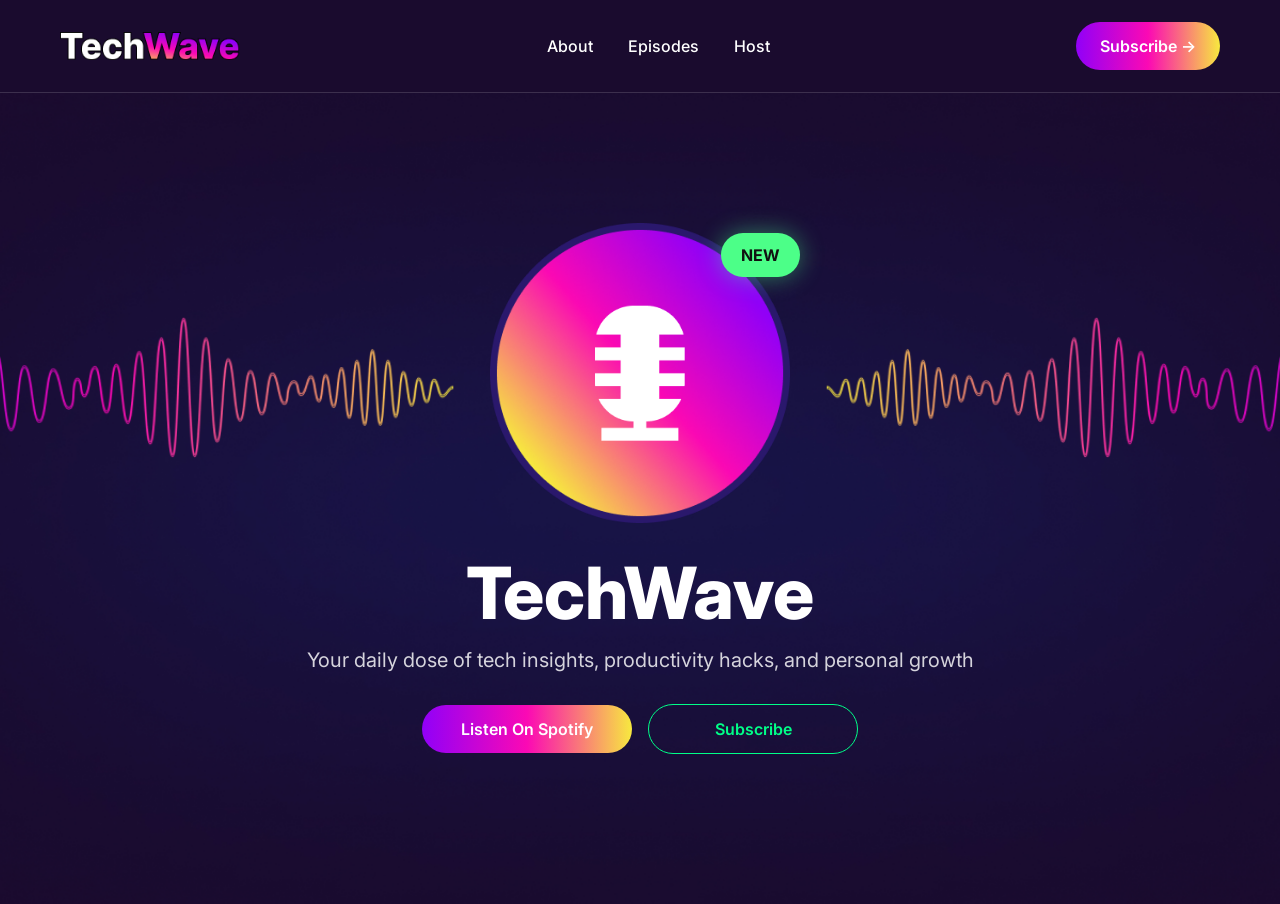
==== code/file.html @ 9c63c80d "folder rename" ====
<!DOCTYPE html>
<html lang="en">
<head>
  <meta charset="UTF-8" />
  <meta name="viewport" content="width=device-width, initial-scale=1.0" />
  <title>TechWave</title>

  <link rel="preconnect" href="https://fonts.googleapis.com">
  <link rel="preconnect" href="https://fonts.gstatic.com" crossorigin>
  <link href="https://fonts.googleapis.com/css2?family=Inter:ital,opsz,wght@0,14..32,100..900;1,14..32,100..900&display=swap" rel="stylesheet">

  <link rel="stylesheet" href="file.css" />
</head>
<body>

  <header>
    <nav class="navbar">
      <img class="logo-img" src="../assets/TechWave.png" alt="TechWave Logo">

      <ul class="nav-links">
        <li class="nav-item"><a href="#" class="nav-link">About</a></li>
        <li class="nav-item"><a href="#" class="nav-link">Episodes</a></li>
        <li class="nav-item"><a href="#" class="nav-link">Host</a></li>
      </ul>

      <a href="#" class="btn-primary nav-btn">Subscribe →</a>

      <button class="menu-toggle" aria-label="Open Menu">☰</button>
    </nav>

    <section class="banner">
      <div class="podcast-grp">
        <!-- <img class="wave wave-left" src="../assets/hero-bg.png" alt="Wave">
        <img class="wave wave-right" src="../assets/wave-right.png" alt="Wave"> -->

        <img class="podcast-circle" src="../assets/hero-circle.png" alt="Podcast Circle">
        <img class="microphone" src="../assets/microphone.png" alt="Microphone">

        <button class="badge-btn">NEW</button>
      </div>

      <div class="podcast-content">
        <h1 class="m-t">TechWave</h1>
        <p class="m-p">Your daily dose of tech insights, productivity hacks, and personal growth</p>
      </div>

      <div class="podcast-btn">
        <a href="#" class="btn-primary hero-btn">Listen On Spotify</a>
        <a href="#" class="btn-secondary hero-btn">Subscribe</a>
      </div>
    </section>
  </header>

</body>
</html>
---- code/file.css ----
* {
  margin: 0;
  padding: 0;
  box-sizing: border-box;
  font-family: "Inter", sans-serif;
}

body {
  background-color: #120424;
}

img {
  max-width: 100%;
  display: block;
}

/* NAVBAR */
.navbar {
  display: flex;
  align-items: center;
  justify-content: space-between;
  padding: 22px 60px;
  background-color: #1A0B2E;
  border-bottom: 1px solid rgba(255, 255, 255, 0.15);
}

.logo-img {
  width: 180px;
}

.nav-links {
  display: flex;
  align-items: center;
  gap: 35px;
  list-style: none;
}

.nav-link {
  text-decoration: none;
  color: white;
  font-size: 16px;
  font-weight: 500;
}

.btn-primary {
  display: inline-flex;
  align-items: center;
  justify-content: center;
  text-decoration: none;
  color: white;
  font-size: 16px;
  font-weight: 600;
  padding: 14px 24px;
  border-radius: 999px;
  border: none;
  background: linear-gradient(to left, #F7E93F, #FB09B4, #9100F8);
}

.menu-toggle {
  display: none;
  background: transparent;
  border: none;
  color: white;
  font-size: 34px;
  cursor: pointer;
}

/* HERO */
.banner {
  min-height: calc(100vh - 89px);
  background-image: url('../assets/hero-bg.png');
  background-position: center;
  background-size: cover;
  background-repeat: no-repeat;

  display: flex;
  flex-direction: column;
  align-items: center;
  justify-content: center;
  padding: 40px 20px 60px;
  text-align: center;
}

.podcast-grp {
  position: relative;
  width: fit-content;
  margin-bottom: 30px;
}

.podcast-circle {
  width: 300px;
  position: relative;
  z-index: 2;
}

.microphone {
  width: 90px;
  position: absolute;
  top: 50%;
  left: 50%;
  z-index: 3;
  transform: translate(-50%, -50%);
}

.badge-btn {
  position: absolute;
  top: 10px;
  right: -10px;
  background-color: #4cff88;
  color: #111;
  font-size: 16px;
  font-weight: 700;
  padding: 12px 20px;
  border: none;
  border-radius: 999px;
  z-index: 4;
  box-shadow: 0 0 24px rgba(76, 255, 136, 0.45);
}

.wave {
  position: absolute;
  top: 50%;
  transform: translateY(-50%);
  z-index: 1;
  width: 360px;
  opacity: 0.95;
}

.wave-left {
  right: 70%;
}

.wave-right {
  left: 70%;
}

.podcast-content {
  max-width: 760px;
}

.m-t {
  font-size: 72px;
  line-height: 1.1;
  color: white;
  font-weight: 800;
  margin-bottom: 12px;
}

.m-p {
  font-size: 20px;
  line-height: 1.6;
  color: rgba(255, 255, 255, 0.82);
  margin-bottom: 28px;
}

.podcast-btn {
  display: flex;
  align-items: center;
  gap: 16px;
  flex-wrap: wrap;
  justify-content: center;
}

.btn-secondary {
  display: inline-flex;
  align-items: center;
  justify-content: center;
  text-decoration: none;
  padding: 14px 28px;
  border-radius: 999px;
  border: 1.5px solid #00ff88;
  background: transparent;
  color: #00ff88;
  font-size: 16px;
  font-weight: 600;
}

.hero-btn {
  min-width: 210px;
}

/* TABLET */
@media (max-width: 992px) {
  .navbar {
    padding: 20px 30px;
  }

  .logo-img {
    width: 160px;
  }

  .wave {
    width: 240px;
  }

  .podcast-circle {
    width: 260px;
  }

  .microphone {
    width: 78px;
  }

  .m-t {
    font-size: 56px;
  }

  .m-p {
    font-size: 18px;
    max-width: 640px;
  }
}

/* MOBILE */
@media (max-width: 768px) {
  .navbar {
    padding: 20px 24px;
  }

  .nav-links,
  .nav-btn {
    display: none;
  }

  .menu-toggle {
    display: block;
  }

  .banner {
    min-height: auto;
    padding: 24px 20px 50px;
    background-image: url('../assets/mobile-hero.png');
    background-position: center top;
    background-size: cover;
  }

  .podcast-grp {
    margin-top: 10px;
    margin-bottom: 28px;
  }

  .podcast-circle {
    width: 230px;
  }

  .microphone {
    width: 68px;
  }

  .badge-btn {
    top: 4px;
    right: -4px;
    font-size: 14px;
    padding: 10px 16px;
  }

  .wave {
    width: 180px;
  }

  .wave-left {
    right: 72%;
  }

  .wave-right {
    left: 72%;
  }

  .m-t {
    font-size: 42px;
    margin-bottom: 12px;
  }

  .m-p {
    font-size: 16px;
    line-height: 1.5;
    padding: 0 10px;
    margin-bottom: 26px;
  }

  .podcast-btn {
    flex-direction: row;
    gap: 12px;
  }

  .hero-btn {
    min-width: 170px;
    padding: 14px 20px;
    font-size: 15px;
  }
}

/* SMALL MOBILE */
@media (max-width: 480px) {
  .logo-img {
    width: 150px;
  }

  .podcast-circle {
    width: 210px;
  }

  .microphone {
    width: 60px;
  }

  .wave {
    width: 140px;
  }

  .m-t {
    font-size: 34px;
  }

  .m-p {
    font-size: 15px;
  }

  .hero-btn {
    min-width: 150px;
    font-size: 14px;
    padding: 13px 16px;
  }
}
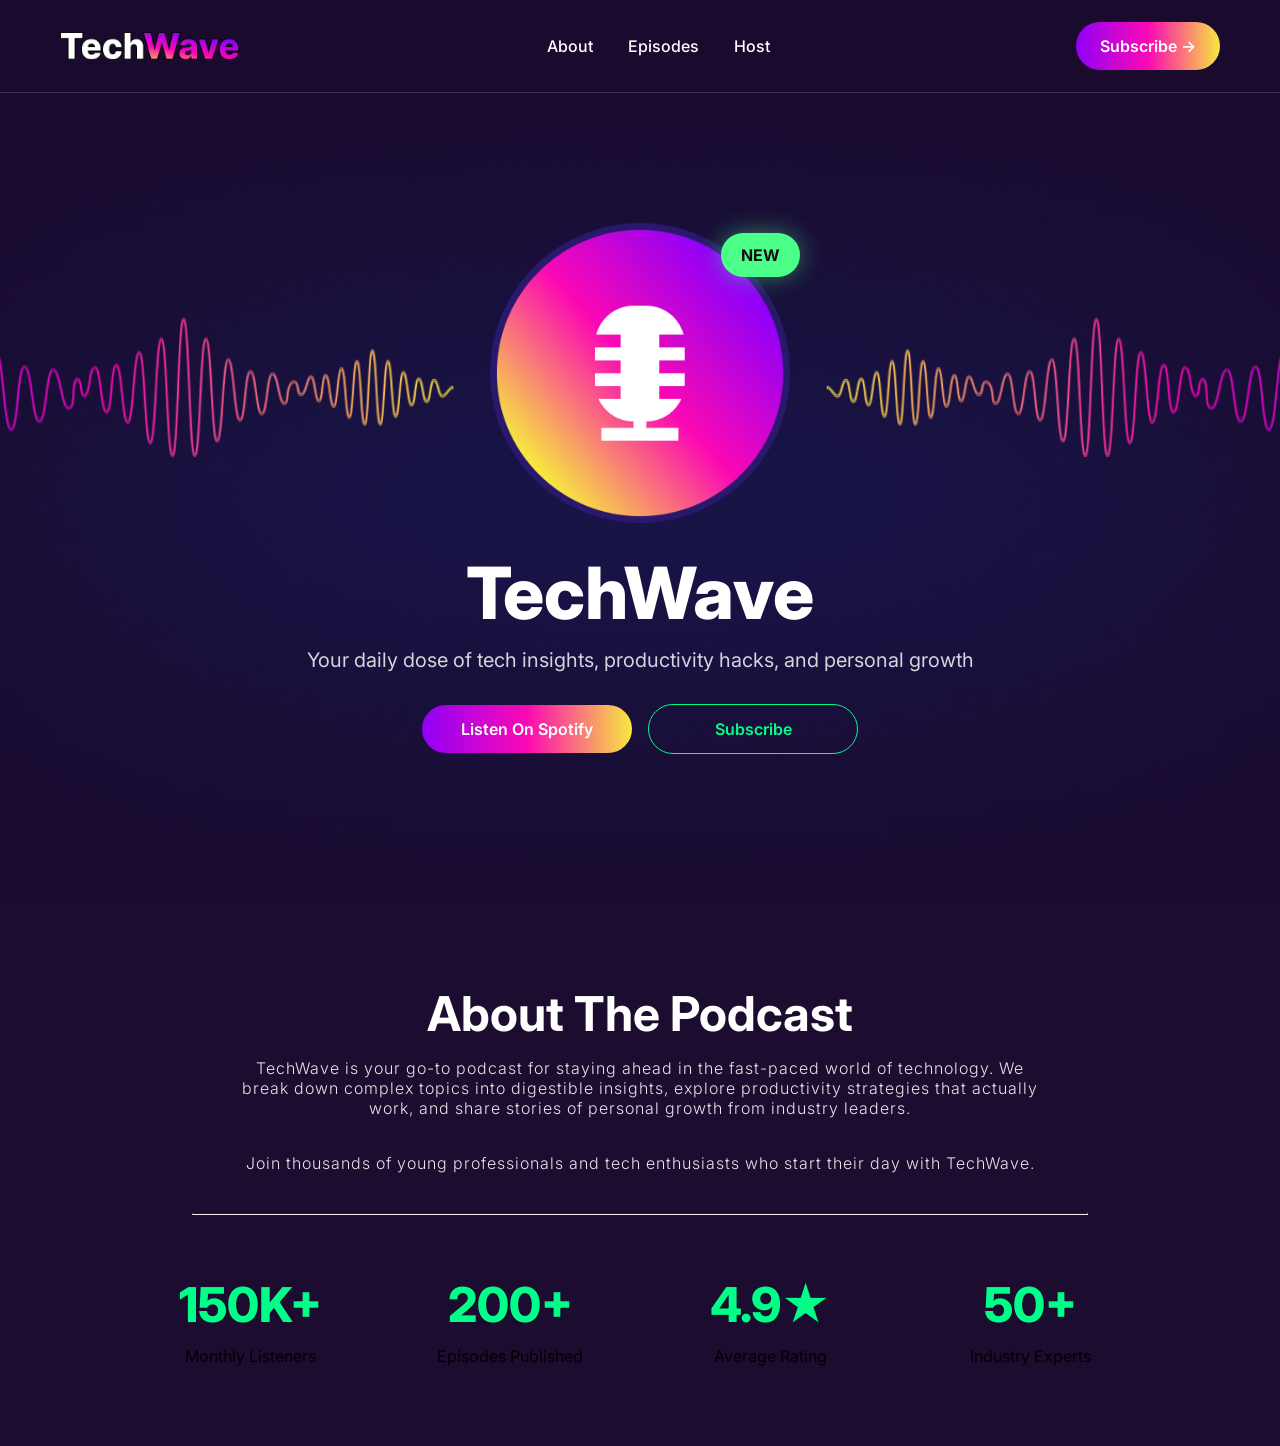
==== commit 4f693b17: "About Section" ====
--- a/code/file.html
+++ b/code/file.html
@@ -51,5 +51,41 @@
     </section>
   </header>
 
+  <!-- About Section -->
+<section class="about-podcast-section">
+  <div class="content-wrapper">
+    <h2>About The Podcast</h2>
+        <p>TechWave is your go-to podcast for staying ahead in the fast-paced world of technology.
+We break down complex topics into digestible insights, explore productivity strategies that actually work,
+and share stories of personal growth from industry leaders.
+         </p>
+         <br>
+         <p>Join thousands of young professionals and tech enthusiasts who start their day with TechWave.</p>
+  </div>
+
+<hr class="divider">
+
+  <div class="stats-grid">
+      <div class="stat-item">
+        <span class="stat-number">150K+</span>
+        <span class="stat-label">Monthly Listeners</span>
+      </div>
+       <div class="stat-item">
+        <span class="stat-number">200+</span>
+        <span class="stat-label">Episodes Published</span>
+      </div>
+       <div class="stat-item">
+        <span class="stat-number">4.9★</span>
+        <span class="stat-label">Average Rating</span>
+      </div>
+       <div class="stat-item">
+        <span class="stat-number">50+</span>
+        <span class="stat-label">Industry Experts</span>
+      </div>
+  </div>
+
+</section>
+
+
 </body>
 </html>
--- a/code/file.css
+++ b/code/file.css
@@ -6,7 +6,9 @@
 }
 
 body {
-  background-color: #120424;
+  /* background-color: #120424; */
+  background-color: #1b0c30; 
+  font-family: 'inter';
 }
 
 img {
@@ -179,6 +181,82 @@
   min-width: 210px;
 }
 
+/* About Section */
+.about-podcast-section{
+  display:flex;
+  flex-direction: column;
+  align-items: center;
+  text-align: center;
+  padding: 80px 25px;
+  font-family: "inter" ;
+}
+.content-wrapper{
+  max-width:800px;
+  margin-bottom: 40px;;
+}
+.content-wrapper h2{
+  font-size: 3rem;
+  color: #ffffff;
+}
+.content-wrapper p{
+  font-size: 1rem;
+  color: #e5e5e5;
+  font-weight:300;
+  padding-top: 15px;
+  letter-spacing: 1px ;
+}
+
+.divider {
+  width: 100%;
+  max-width: 70vw; /* Matches the width of the stats area */
+  border-top: 1px solid rgba(85, 85, 85, 0.1); /* Very subtle, semi-transparent white line */
+  margin-bottom: 60px; /* Space between line and stats */
+}
+.stats-grid{
+    display: grid;
+    grid-template-columns: repeat(4, 1fr);
+    gap: 40px;
+    width: 100%;
+    max-width:1000px;
+}
+
+.stat-item{
+  display:flex;
+  flex-direction: column;
+  align-items: center;
+  gap:12px;
+
+}
+.stat-number{
+  font-size: 3rem;
+  font-weight: 800;
+  color: #00FF88;
+
+}
+
+.stat-label{
+
+}
+
+
+
+
+
+
+
+
+
+
+
+
+
+
+
+
+
+
+
+                                                      /* RESPONSIVE DESIGN */
 /* TABLET */
 @media (max-width: 992px) {
   .navbar {
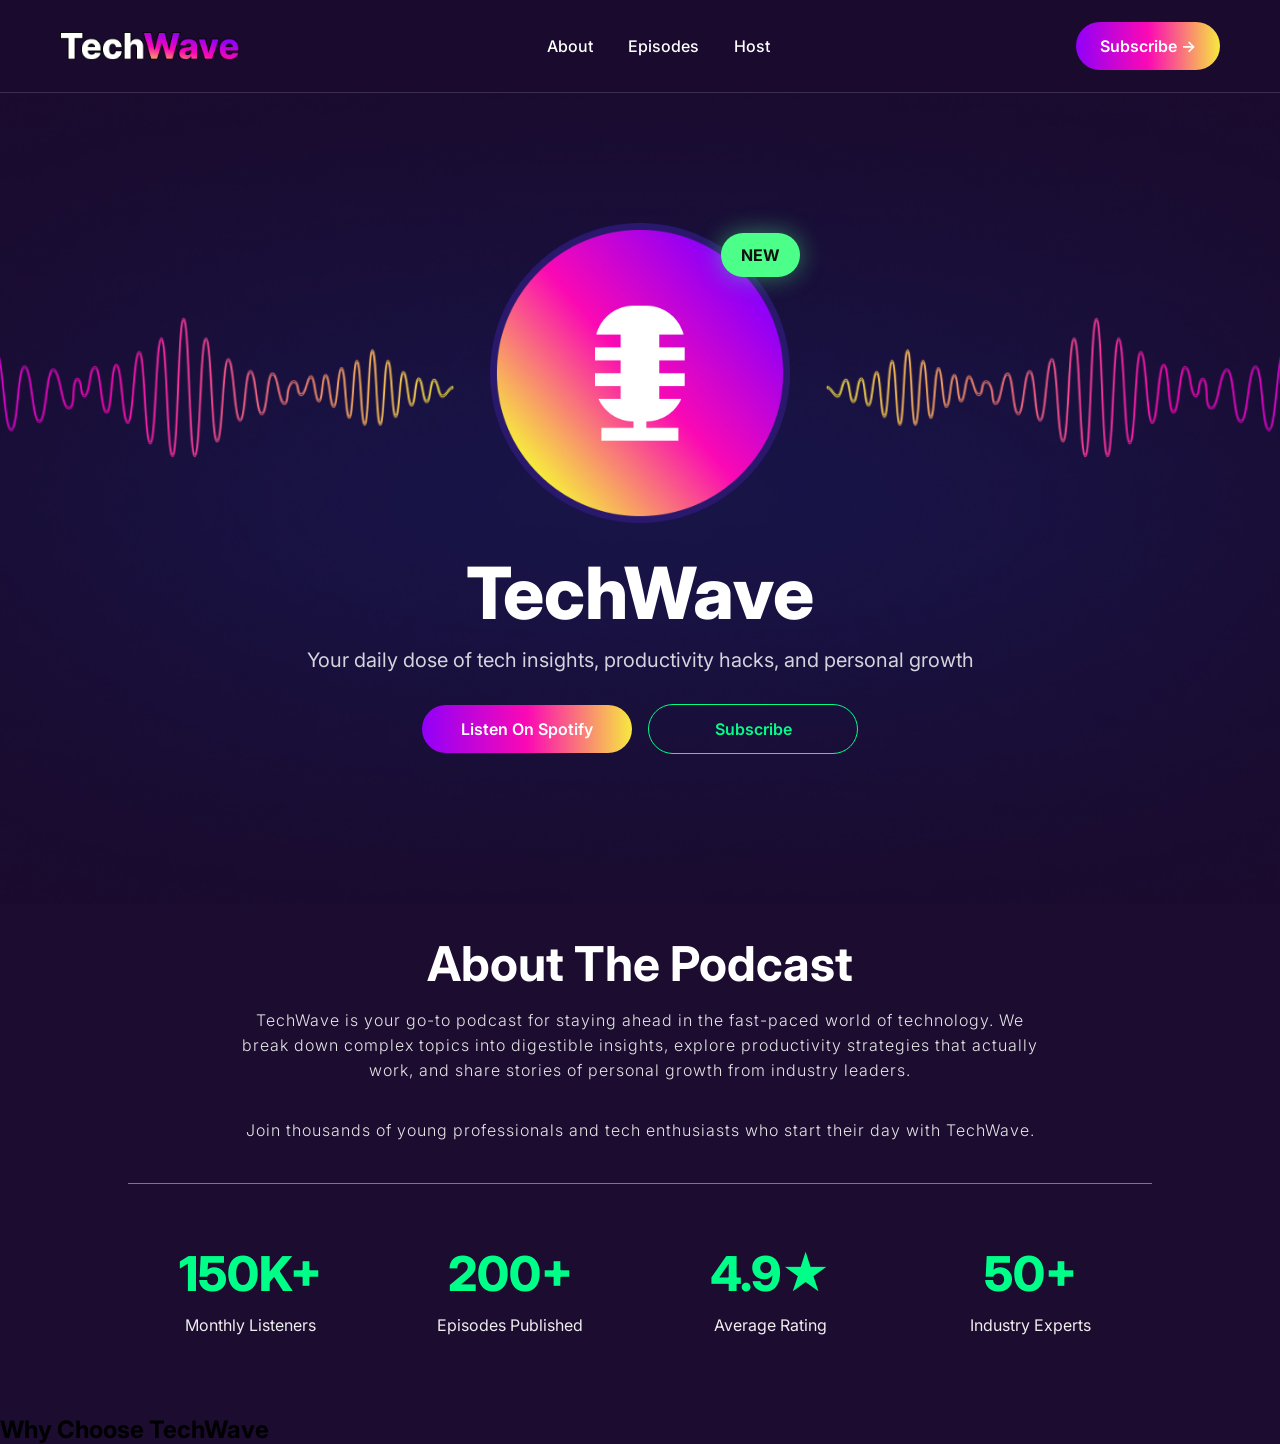
==== commit 843306a3: "why choose section" ====
--- a/code/file.html
+++ b/code/file.html
@@ -86,6 +86,14 @@
 
 </section>
 
+<!-- Why Choose Section -->
+
+<section class="why-choose-section">
+  <h2 class="section-title">Why Choose TechWave</h2>
+  
+
+</section>
+
 
 </body>
 </html>
--- a/code/file.css
+++ b/code/file.css
@@ -3,6 +3,9 @@
   padding: 0;
   box-sizing: border-box;
   font-family: "Inter", sans-serif;
+}
+body, html {
+  overflow-x: hidden; /* Hides horizontal scrolling */
 }
 
 body {
@@ -187,7 +190,7 @@
   flex-direction: column;
   align-items: center;
   text-align: center;
-  padding: 80px 25px;
+  padding: 30px 20px 80px 20px;
   font-family: "inter" ;
 }
 .content-wrapper{
@@ -204,13 +207,16 @@
   font-weight:300;
   padding-top: 15px;
   letter-spacing: 1px ;
+  line-height: 25px;
 }
 
 .divider {
   width: 100%;
-  max-width: 70vw; /* Matches the width of the stats area */
-  border-top: 1px solid rgba(85, 85, 85, 0.1); /* Very subtle, semi-transparent white line */
-  margin-bottom: 60px; /* Space between line and stats */
+  max-width: 80vw;
+  margin-bottom: 60px; 
+  border:none;
+  border-top: 1px solid #7b7b7b; 
+
 }
 .stats-grid{
     display: grid;
@@ -235,7 +241,9 @@
 }
 
 .stat-label{
-
+  font-size: 1rem;
+  font-weight: 400;
+  color:#eeeeee;
 }
 
 
@@ -366,7 +374,17 @@
     padding: 14px 20px;
     font-size: 15px;
   }
-}
+
+  .stats-grid{
+    grid-template-columns: repeat(2, 1fr);
+    gap: 30px;
+    
+}
+
+}
+/* About Section */
+
+
 
 /* SMALL MOBILE */
 @media (max-width: 480px) {
@@ -399,4 +417,10 @@
     font-size: 14px;
     padding: 13px 16px;
   }
+  .stats-grid{
+    grid-template-columns: 1fr;
+    gap: 30px;
+    
+}
+
 }
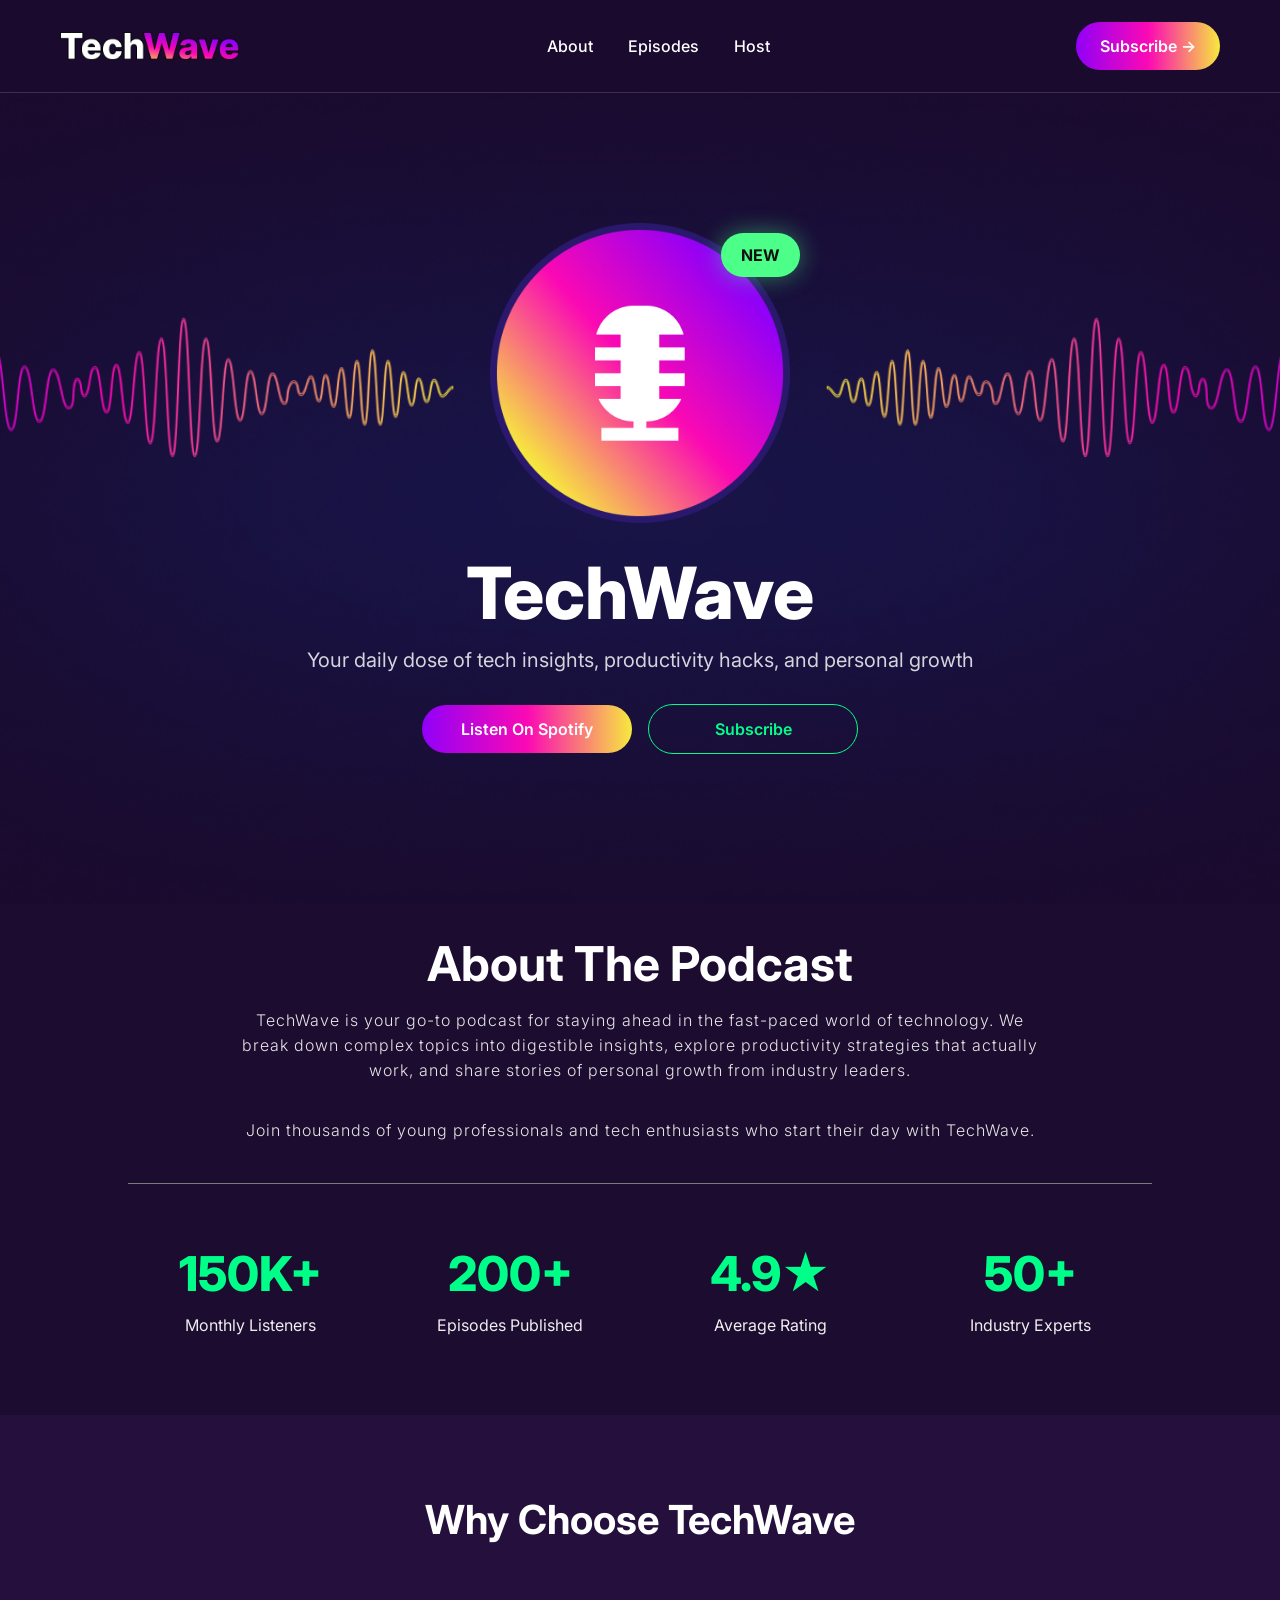
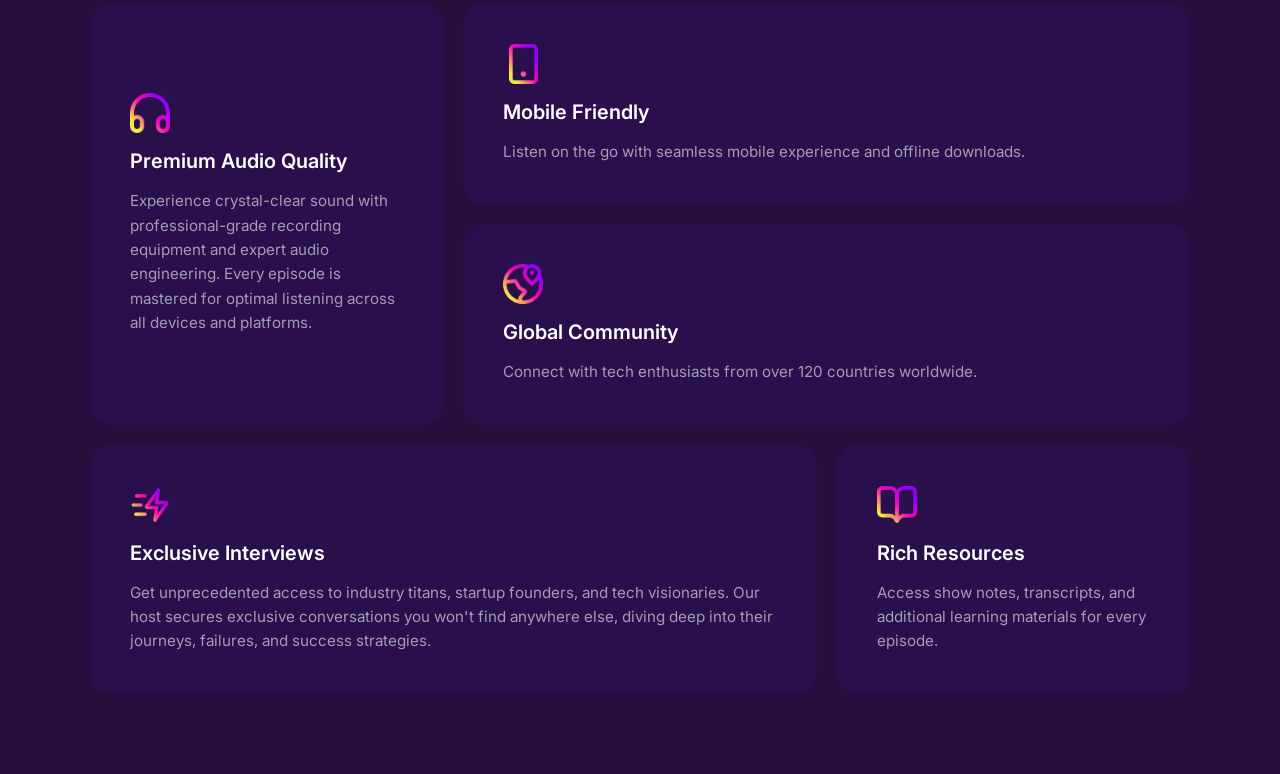
==== commit 77b1234f: "Why choose section" ====
--- a/code/file.html
+++ b/code/file.html
@@ -90,8 +90,52 @@
 
 <section class="why-choose-section">
   <h2 class="section-title">Why Choose TechWave</h2>
-  
+    <div class="features-grid">
+      
+      <div class="feature-card card-tall">
+        <div class="icon-wrapper">
+          <img src="../assets/headphone.png" alt="">
+        </div>
+        <h3>Premium Audio Quality</h3>
+        <p>Experience crystal-clear sound with professional-grade recording equipment and expert audio engineering. Every episode is mastered for optimal listening across all devices and platforms.</p>
+      </div>
 
+        <div class="feature-card card-wide">
+        <div class="icon-wrapper">
+          <img src="../assets/device.png" alt="">
+        </div>
+        <h3>Mobile Friendly</h3>
+        <p>Listen on the go with seamless mobile experience and offline downloads.</p>
+      </div>
+     
+
+        <div class="feature-card card-wide">
+        <div class="icon-wrapper">
+          <img src="../assets/location.png" alt="">
+        </div>
+        <h3>Global Community</h3>
+        <p>Connect with tech enthusiasts from over 120 countries worldwide.</p>
+      </div>
+     
+
+        <div class="feature-card card-wide">
+        <div class="icon-wrapper">
+          <img src="../assets/zap-fast.png" alt="">
+        </div>
+        <h3>Exclusive Interviews</h3>
+        <p>Get unprecedented access to industry titans, startup founders, and tech visionaries. Our host secures exclusive conversations you won't find anywhere else, diving deep into their journeys, failures, and success strategies.</p>
+      </div>
+     
+
+        <div class="feature-card">
+        <div class="icon-wrapper">
+          <img src="../assets/resource.png" alt="">
+        </div>
+        <h3>Rich Resources</h3>
+        <p>Access show notes, transcripts, and additional learning materials for every episode.</p>
+      </div>
+
+  </div>  
 </section>
 
 
--- a/code/file.css
+++ b/code/file.css
@@ -245,13 +245,69 @@
   font-weight: 400;
   color:#eeeeee;
 }
-
-
-
-
-
-
-
+/*-----------------------Why Choose Section------------------ */
+
+.why-choose-section{
+  padding: 80px 20px;
+  background-color: #240f3d ;
+  color: #ffffff;
+  display: flex;
+  flex-direction: column;
+  align-items: center;
+}
+.section-title{
+  font-size:2.5rem;
+  margin-bottom: 60px;
+  text-align: center;
+}
+
+
+.features-grid{
+  display: grid;
+  grid-template-columns: repeat(3, 1fr);
+  gap:20px;
+  width:100%;
+  max-width: 1100px;
+}
+
+.feature-card{
+  background-color: #2A0f4d;
+  padding: 40px;
+  border-radius: 20px;
+  display: flex;
+  flex-direction: column;
+  justify-content: center;
+  gap:16px;
+}
+.feature-card h3{
+  font-size: 1.25rem;
+  font-weight: 600;
+  margin:0;
+}
+.feature-card p{
+  color: #a09eb0 ;
+  font-size: 0.95rem;
+  line-height: 1.6;
+  margin:0;
+
+}
+.icon-wrapper{
+  width:40px;
+  height:40px;
+
+}
+.icon-wrapper img{
+  width: 100%;
+  height:100%;
+  object-fit: contain;
+  display:block;
+}
+.card-tall{
+  grid-row: span 2;
+}
+.card-wide{
+ grid-column: span 2;
+}
 
 
 
@@ -380,6 +436,15 @@
     gap: 30px;
     
 }
+.features-grid{
+  grid-template-columns: 1fr;
+}
+.card-tall{
+  grid-row: span 1;
+}
+.card-wide{
+  grid-column: span 1;
+}
 
 }
 /* About Section */
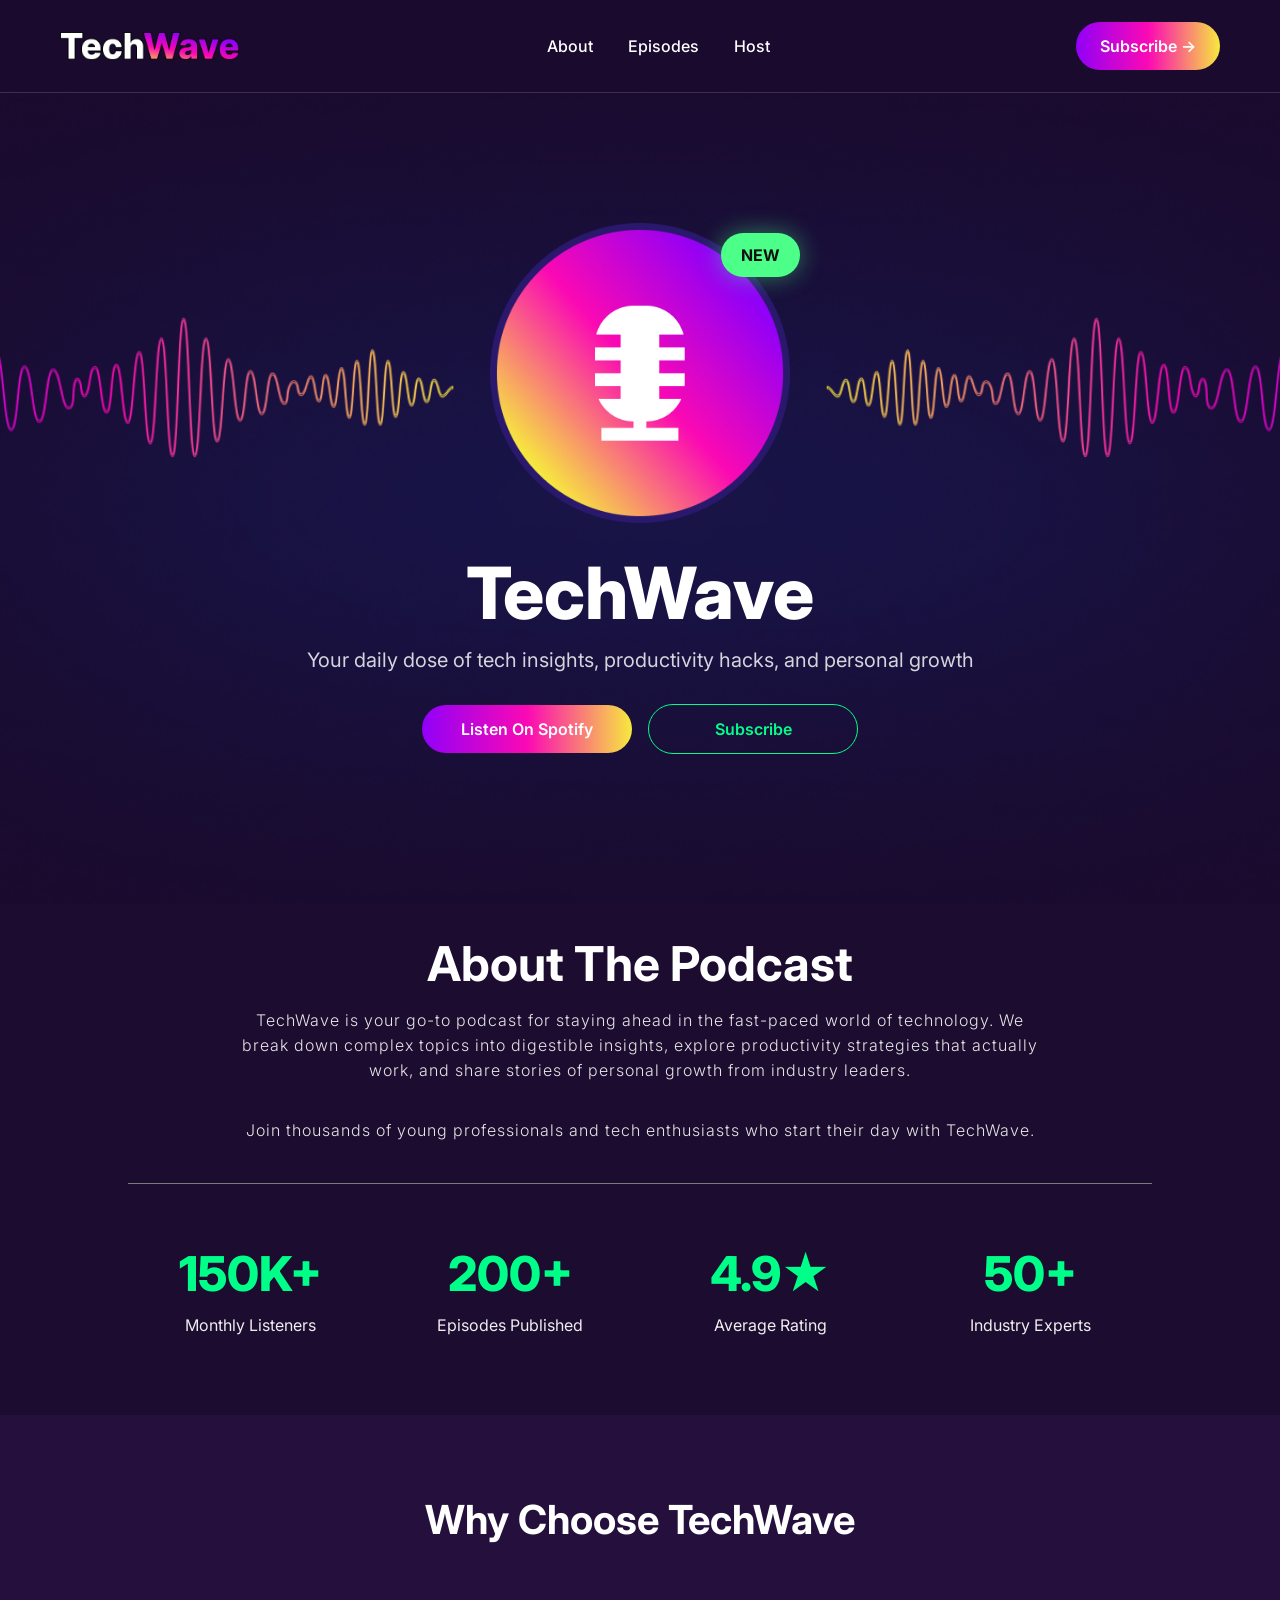
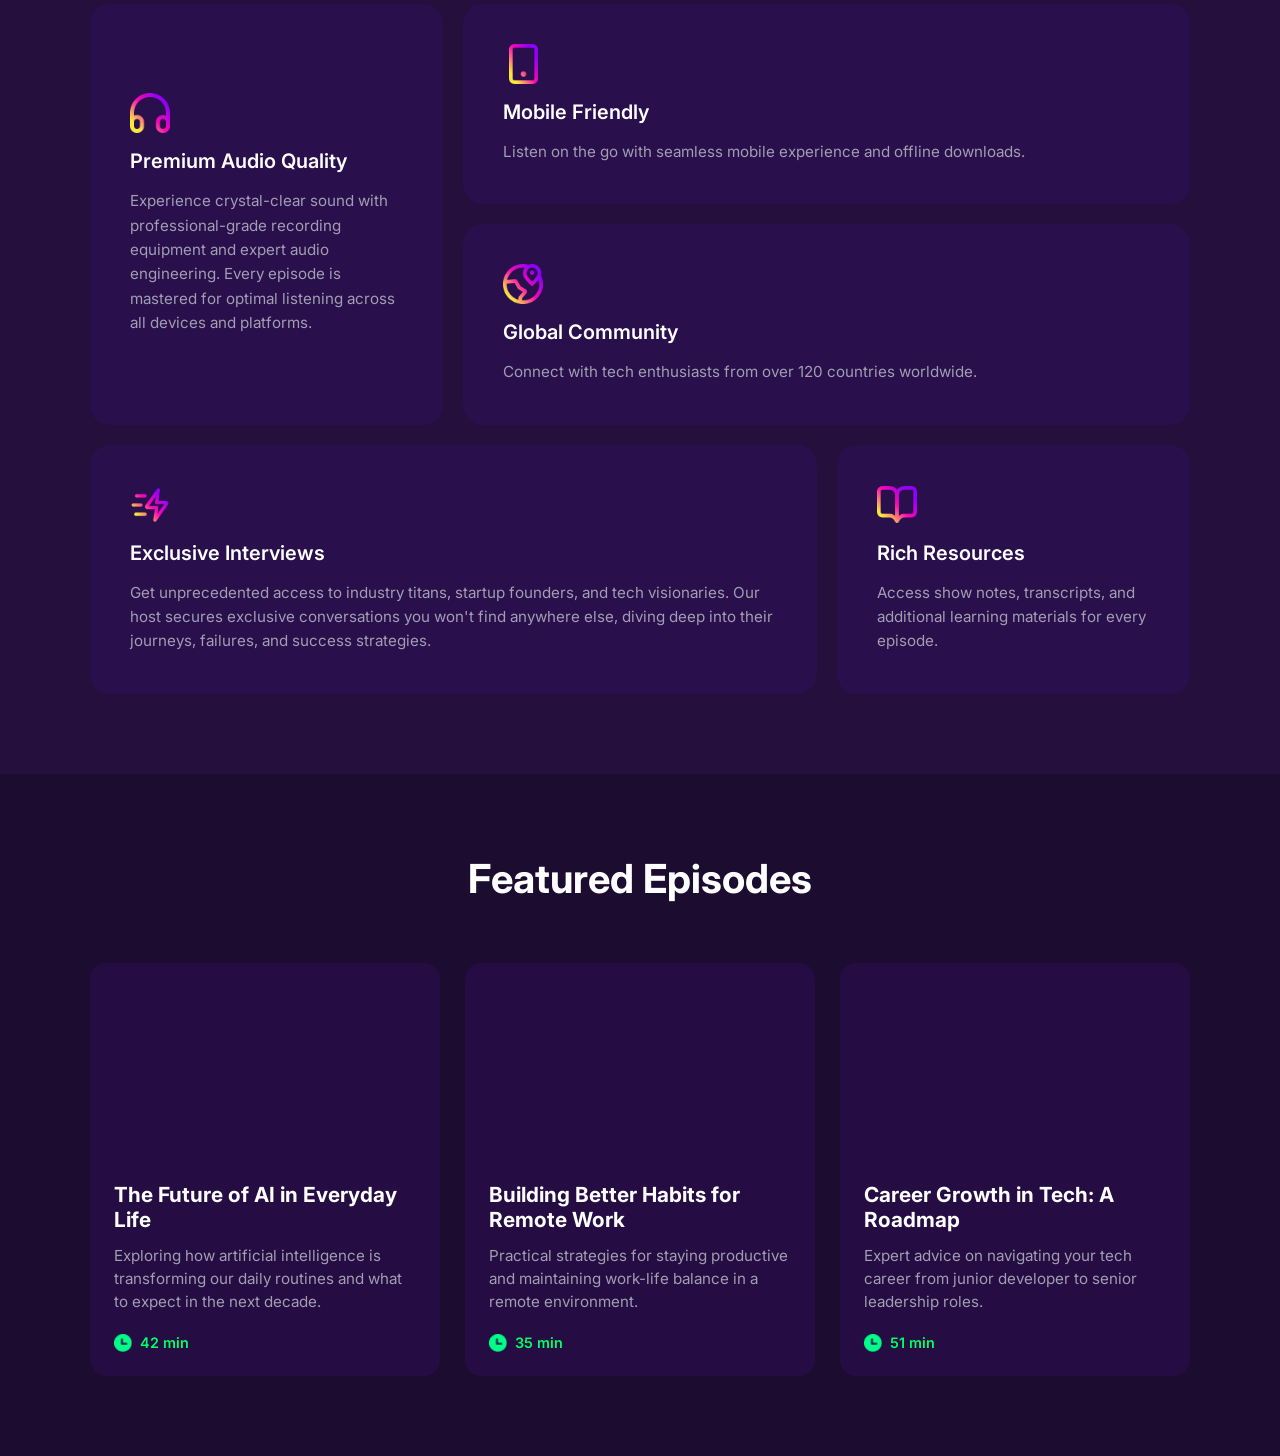
==== commit cf9ff51c: "Episodes" ====
--- a/code/file.html
+++ b/code/file.html
@@ -137,6 +137,57 @@
 
   </div>  
 </section>
+<!-- Featured Episodes  -->
+
+<section class="episodes-section">
+  <h2 class="section-title">Featured Episodes</h2>
+  <div class="episodes-grid">
+    <div class="episode-card">
+      <div class="video-wrapper">
+        <iframe width="560" height="315" src="https://www.youtube.com/embed/5oH9Nr3bKfw?si=_WLpXtNZ4Sx20hBb&;controls=0" title="YouTube video player" frameborder="0" allow="accelerometer; autoplay; clipboard-write; encrypted-media; gyroscope; picture-in-picture; web-share" referrerpolicy="strict-origin-when-cross-origin" allowfullscreen></iframe>
+      </div>
+      <div class="card-content">
+        <h3>The Future of AI in Everyday Life</h3>
+        <p>Exploring how artificial intelligence is transforming our daily routines and what to expect in the next decade.</p>
+        <div class="meta-info">
+          <span class="clock-icon"><img src="../assets/clock.png" alt=""></span> 
+          <span>42 min</span>
+        </div>
+      </div>
+    </div>
+
+      <div class="episode-card">
+      <div class="video-wrapper">
+        <iframe width="560" height="315" src="https://www.youtube.com/embed/Vy6LKYUjaP4?si=27JTVnlaUTEgTnOc&;controls=0" title="YouTube video player" frameborder="0" allow="accelerometer; autoplay; clipboard-write; encrypted-media; gyroscope; picture-in-picture; web-share" referrerpolicy="strict-origin-when-cross-origin" allowfullscreen></iframe>
+      </div>
+      <div class="card-content">
+        <h3>Building Better Habits for Remote Work</h3>
+        <p>Practical strategies for staying productive and maintaining work-life balance in a remote environment.</p>
+        <div class="meta-info">
+          <span class="clock-icon"><img src="../assets/clock.png" alt=""></span> 
+          <span>35 min</span>
+        </div>
+      </div>
+    </div>
+
+      <div class="episode-card">
+      <div class="video-wrapper">
+      <iframe width="560" height="315" src="https://www.youtube.com/embed/tjXU90LygPg?si=42BoyfbGUrEBjvY0&;controls=0" title="YouTube video player" frameborder="0" allow="accelerometer; autoplay; clipboard-write; encrypted-media; gyroscope; picture-in-picture; web-share" referrerpolicy="strict-origin-when-cross-origin" allowfullscreen></iframe>
+      </div>
+      <div class="card-content">
+        <h3>Career Growth in Tech: A Roadmap</h3>
+        <p>Expert advice on navigating your tech career from junior developer to senior leadership roles.</p>
+        <div class="meta-info">
+          <span class="clock-icon"><img src="../assets/clock.png" alt=""></span> 
+          <span>51 min</span>
+        </div>
+      </div>
+    </div>
+
+  </div>
+</section>
+
+
 
 
 </body>
--- a/code/file.css
+++ b/code/file.css
@@ -308,11 +308,84 @@
 .card-wide{
  grid-column: span 2;
 }
-
-
-
-
-
+/* -------------------- Episodes Section ------------------ */
+
+.episodes-section{
+  padding:80px 20px;
+  display: flex;
+  flex-direction: column;
+  align-items: center;
+}
+.section-title{
+  color: white;
+  font-size: 2.5rem;
+  font-weight:700;
+  text-align: center;
+}
+.episodes-grid{
+  display: grid;
+  grid-template-columns: repeat(3,1fr);
+  justify-content: center;
+  gap:25px;
+  width:100%;
+  max-width: 1100px;
+}
+.episode-card{
+  background-color: #250d44;
+  border-radius: 16px;
+  overflow: hidden;
+  display: flex;
+  flex-direction: column;
+}
+.video-wrapper{
+  width:100%;
+  aspect-ratio: 16 / 9;
+}
+.video-wrapper iframe{
+ width:100%;
+ height:100%;
+ border:none;
+}
+.card-content{
+  padding:24px;
+  display: flex;
+  flex-direction: column;
+  flex-grow: 1;
+}
+.card-content h3{
+  color: white;
+  font-size: 1.3rem;
+  margin: 0 0 12px 0;
+  line-height: 1.2;
+}
+.card-content p{
+  color: #a09eb0;
+  font-size: .95rem;
+  line-height: 1.5;
+  margin-bottom: 20px;
+  flex-grow: 1;
+}
+.meta-info{
+  color: #00ff66;
+  font-size: 0.9rem;
+  font-weight: 600;
+  display: flex;
+  align-items: center; 
+  gap: 8px;
+}
+.clock-icon{
+  display: inline-flex;
+  width: 18px;
+  height: 18px;
+  flex-shrink: 0;
+}
+
+.clock-icon img{
+  width:100%;
+  height:100%;
+  object-fit: contain;
+  display: block;
+}
 
 
 
@@ -350,6 +423,9 @@
   .m-p {
     font-size: 18px;
     max-width: 640px;
+  }
+  .episodes-grid{
+    grid-template-columns: repeat(2,1fr);
   }
 }
 
@@ -445,6 +521,9 @@
 .card-wide{
   grid-column: span 1;
 }
+.episodes-grid{
+  grid-template-columns: 1fr;
+}
 
 }
 /* About Section */
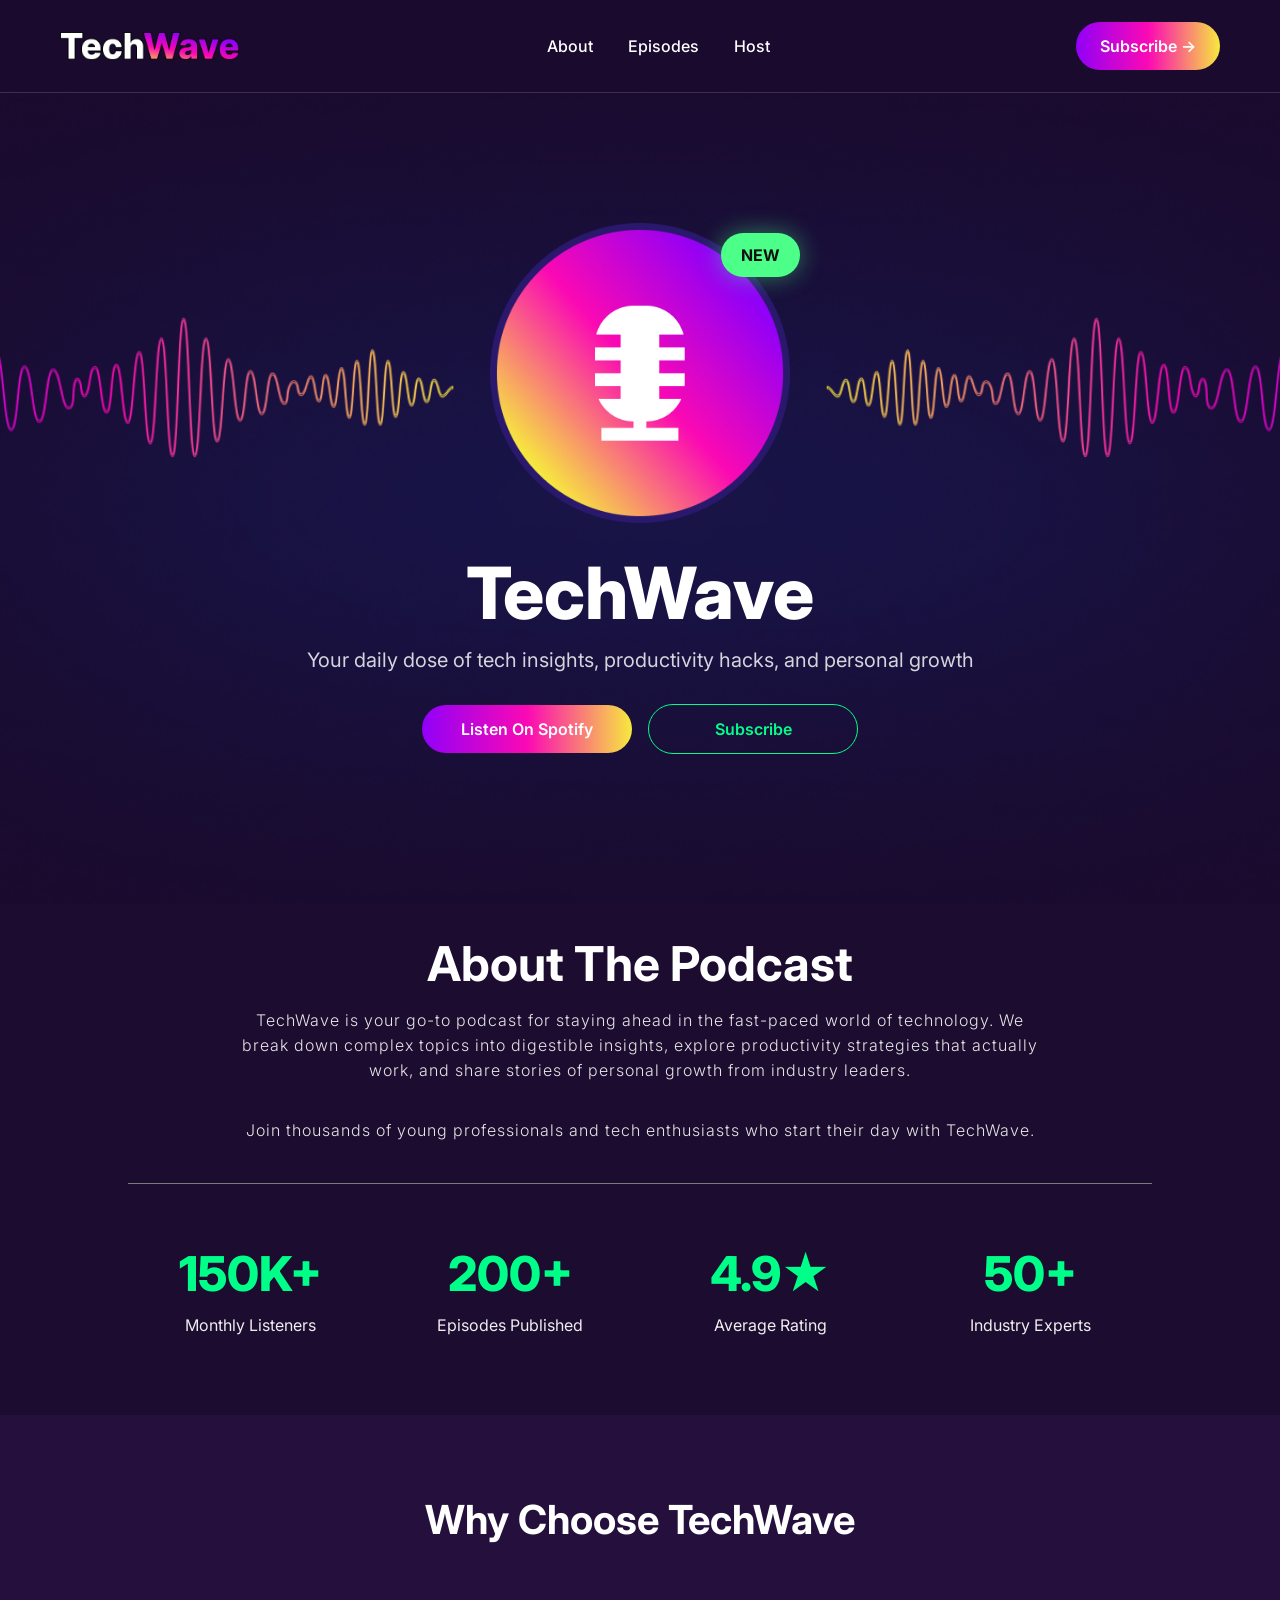
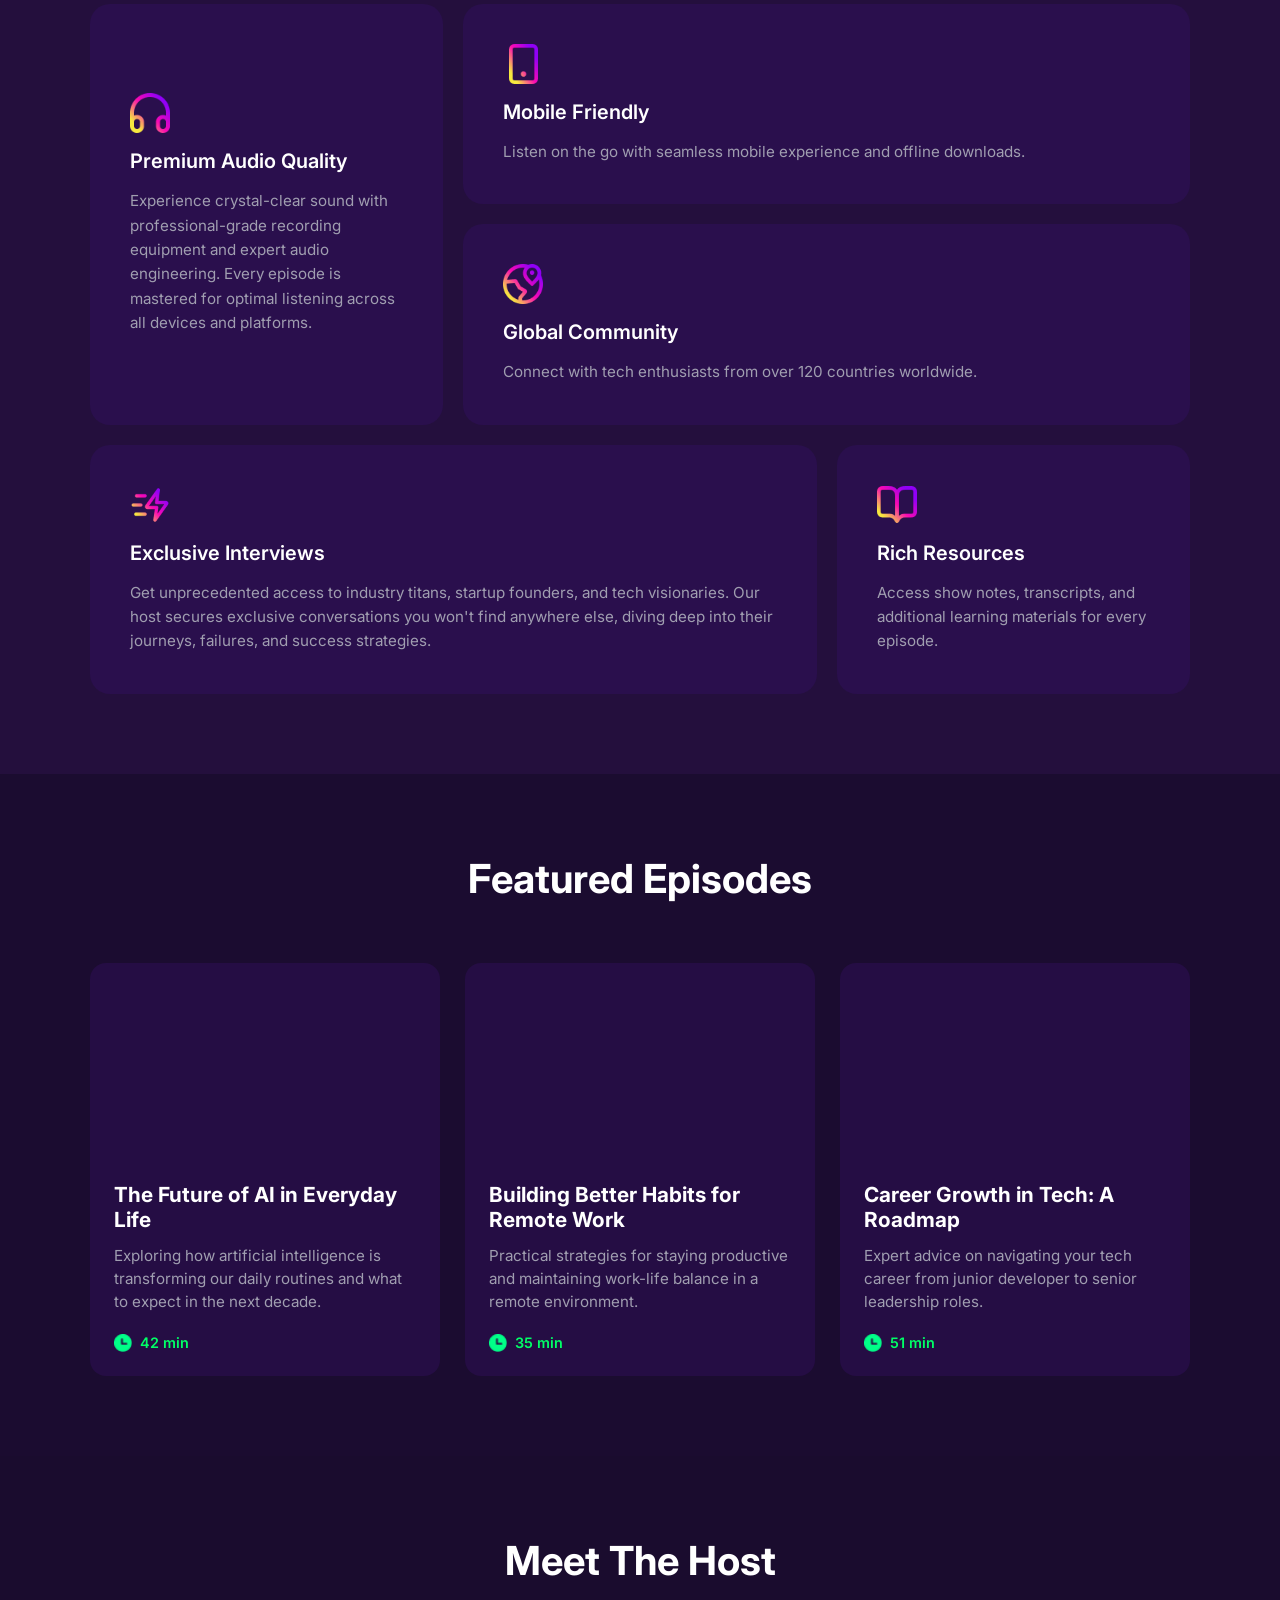
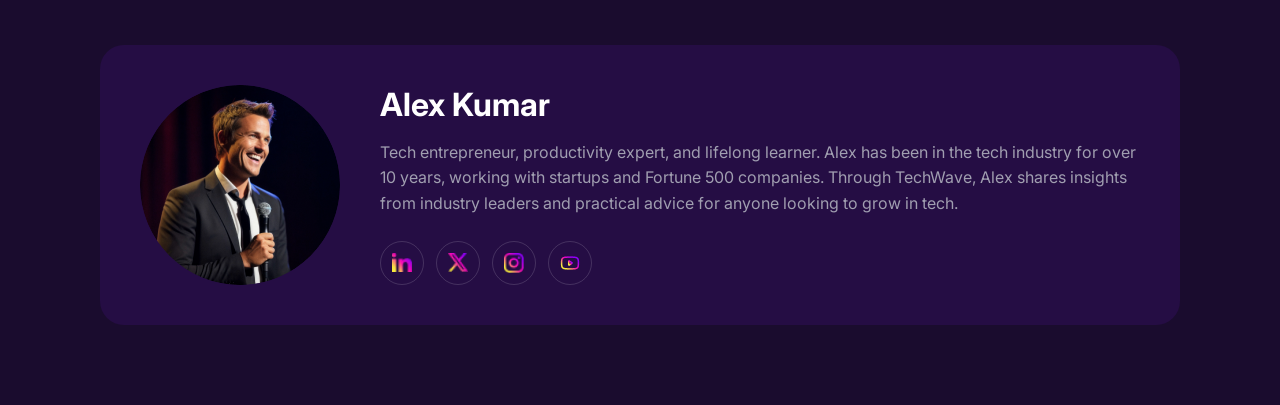
==== commit efacf3c2: "Host section" ====
--- a/code/file.html
+++ b/code/file.html
@@ -187,7 +187,36 @@
   </div>
 </section>
 
-
+<!-- Meet The Hosts -->
+ <section class="meet-host-section">
+  <h2 class="section-title">Meet The Host</h2>
+  <div class="host-card">
+    <div class="host-image-wrapper">
+      <img src="../assets/host.png" alt="">
+    </div>
+    <div class="host-content">
+      <h3>Alex Kumar</h3>
+      <p>Tech entrepreneur, productivity expert, and lifelong learner. Alex has been in the tech industry for over 10 years, working with startups and Fortune 500 companies. Through TechWave, Alex shares insights from industry leaders and practical advice for anyone looking to grow in tech.</p>
+      <div class="social-links">
+        <a href="" class="social-icon">
+          <img src="../assets/linkedin.png" alt="">
+        </a>
+
+          <a href="" class="social-icon">
+          <img src="../assets/x.png" alt="">
+        </a>
+
+          <a href="" class="social-icon">
+          <img src="../assets/instagram.png" alt="">
+        </a>
+
+          <a href="" class="social-icon">
+          <img src="../assets/youtube.png" alt="">
+        </a>
+      </div>
+    </div>
+  </div>
+ </section>
 
 
 </body>
--- a/code/file.css
+++ b/code/file.css
@@ -386,9 +386,90 @@
   object-fit: contain;
   display: block;
 }
-
-
-
+/* Meet the host section design */
+
+.meet-host-section{
+  background-color: #1A0C2E ;
+  padding: 80px 20px;
+  display: flex;
+  flex-direction: column;
+  align-items: center;
+  color: white;
+}
+.host-card{
+  background-color: #250D44;
+  border-radius: 24px;
+  padding:40px;
+    width:100%;
+  max-width:1080px;
+
+  display: flex;
+  align-items: center;
+  gap:40px;
+}
+.host-image-wrapper{
+  flex-shrink: 0;
+  width:200px;
+  height:200px;
+  border-radius: 50%;
+  overflow: hidden;
+}
+
+.host-image-wrapper img{
+  width: 100%;
+  height: 100%;
+  object-fit: cover;
+  display: block;
+}
+.host-content {
+  display: flex;
+  flex-direction: column;
+  gap: 16px; /* Space between Name, Paragraph, and Social Links */
+}
+
+.host-content h3 {
+  font-size: 2rem;
+  font-weight: 700;
+  margin: 0;
+}
+
+.host-content p {
+  color: #a09eb0;
+  line-height: 1.6;
+  font-size: 1rem;
+  margin: 0;
+}
+
+
+.social-links {
+  display: flex;
+  gap: 12px;
+  margin-top: 8px; 
+}
+
+.social-icon {
+  display: flex;
+  align-items: center;
+  justify-content: center;
+  width: 44px;
+  height: 44px;
+  border-radius: 50%;
+  border: 1px solid rgba(255, 255, 255, 0.15); 
+  text-decoration: none;
+  transition: background-color 0.3s ease; 
+}
+
+.social-icon:hover {
+  background-color: rgba(255, 255, 255, 0.1);
+}
+
+/* The actual image inside the frame */
+.social-icon img {
+  width: 20px; 
+  height: 20px;
+  object-fit: contain;
+  display: block;
+}
 
 
 
@@ -524,7 +605,16 @@
 .episodes-grid{
   grid-template-columns: 1fr;
 }
-
+.host-card {
+    flex-direction: column; 
+    text-align: center; 
+    padding: 32px 20px;
+    gap: 24px;
+  }
+
+  .social-links {
+    justify-content: center; 
+  }
 }
 /* About Section */
 
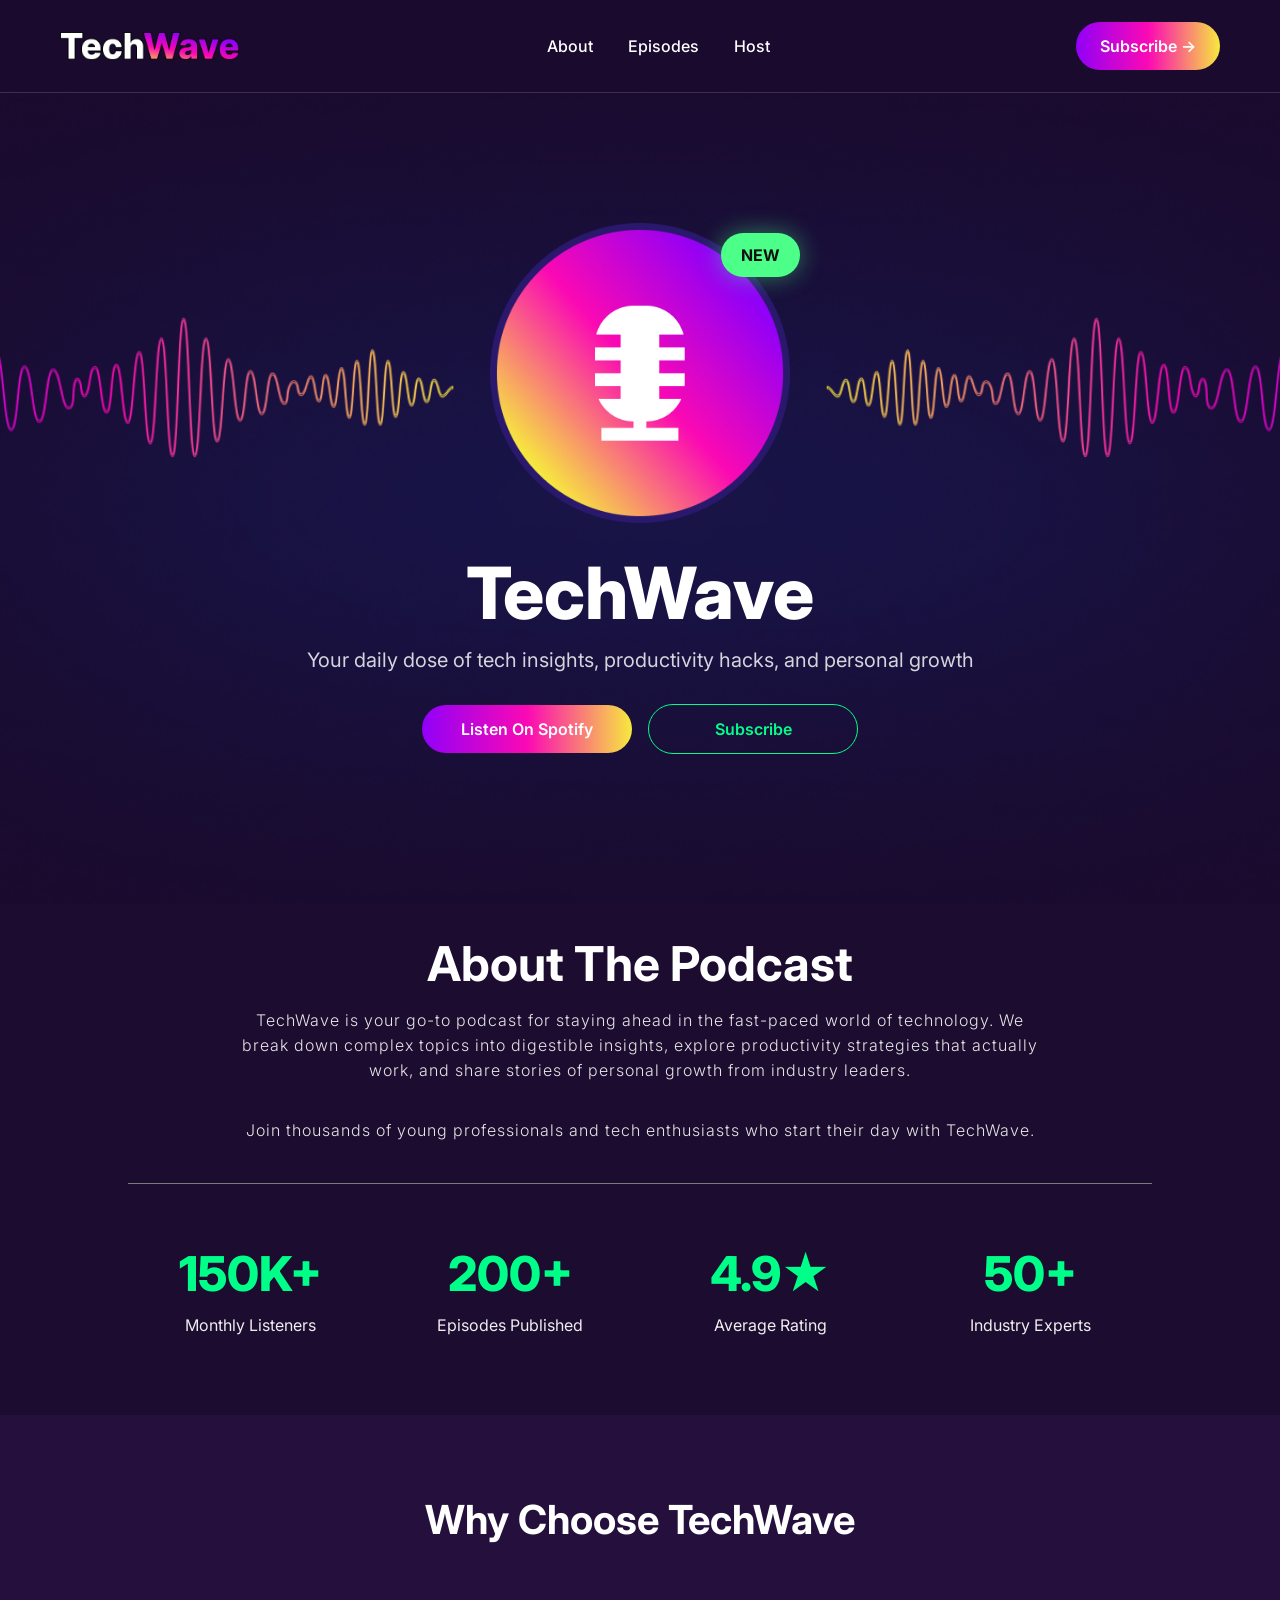
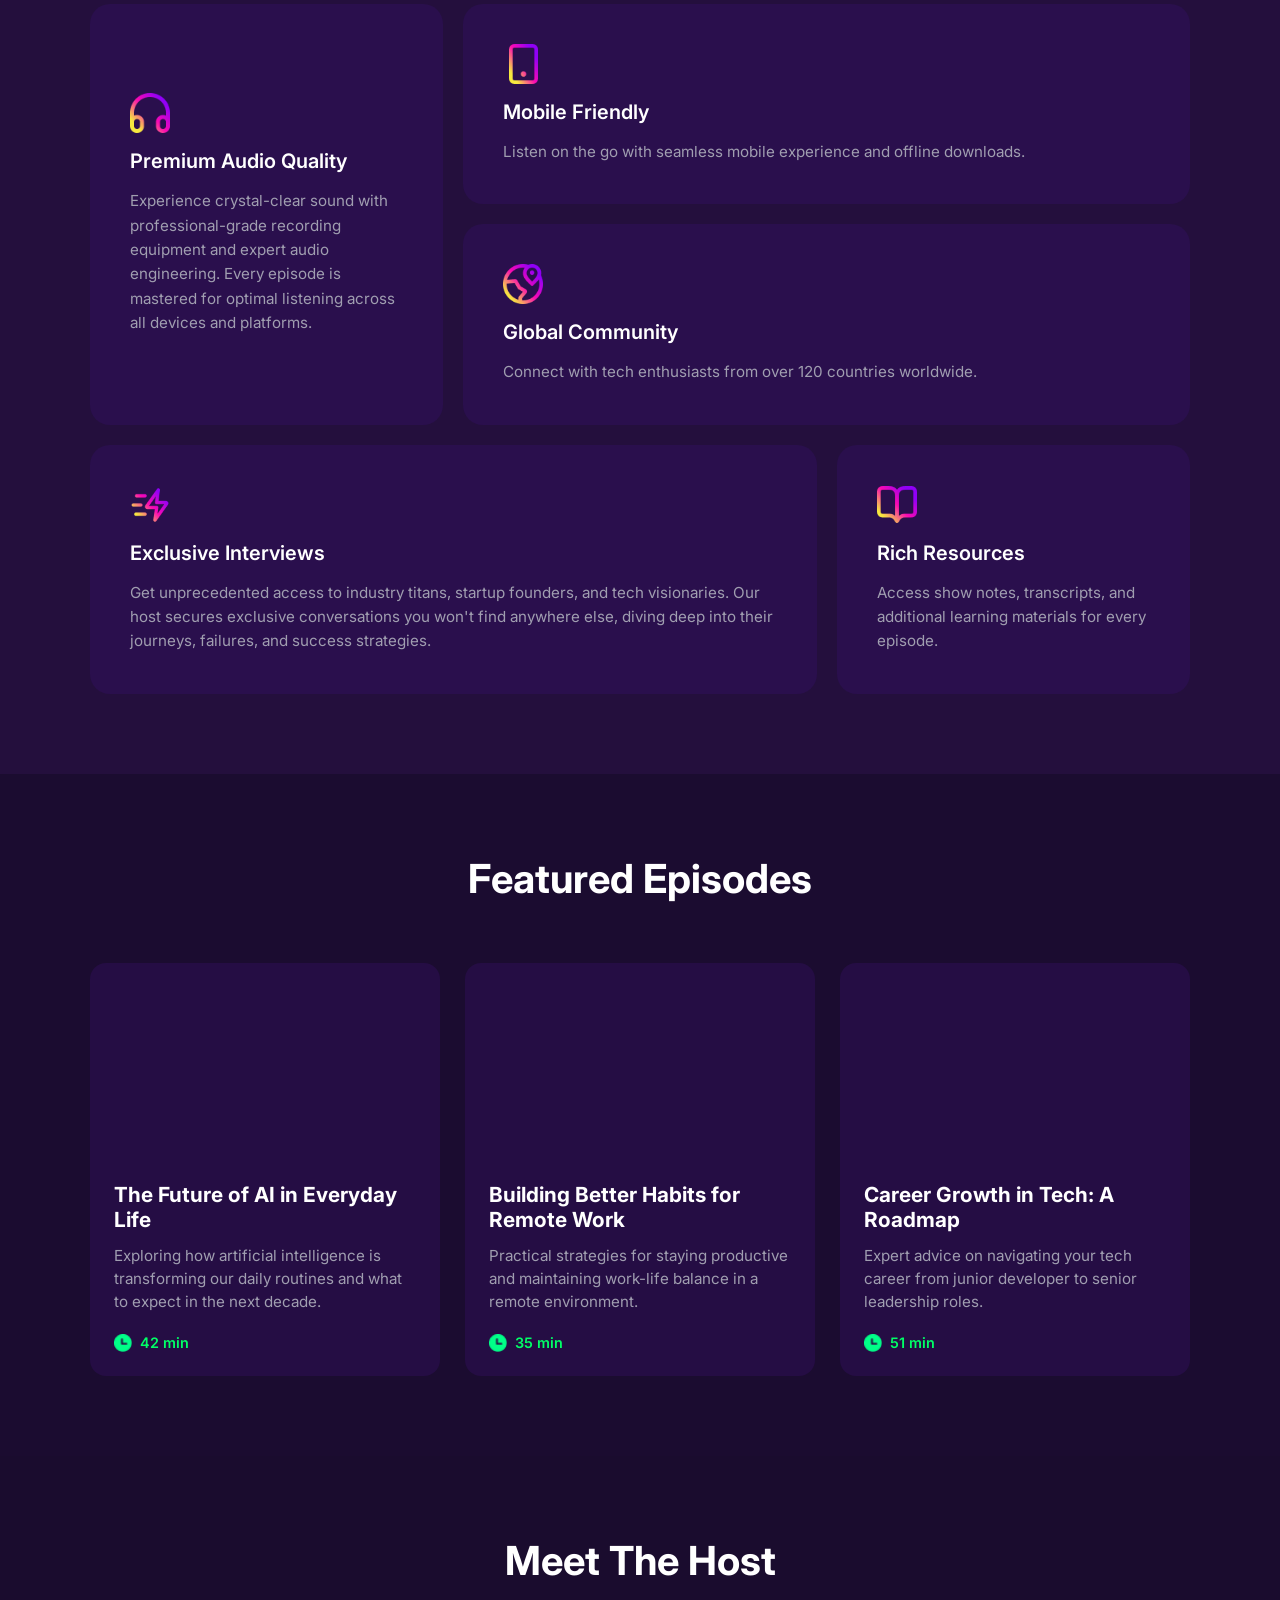
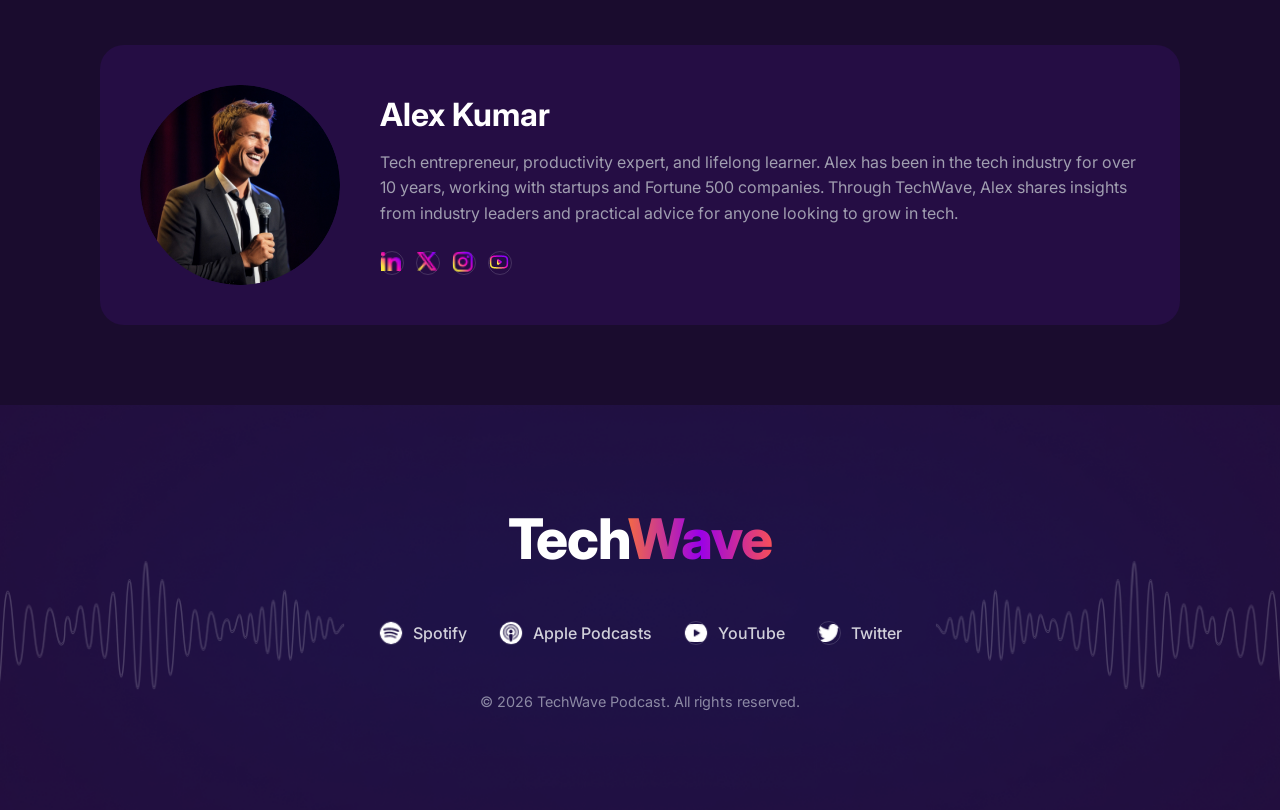
==== commit ec264a7a: "footer added" ====
--- a/code/file.html
+++ b/code/file.html
@@ -217,7 +217,35 @@
     </div>
   </div>
  </section>
-
+<footer class="site-footer">
+  
+  <h2 class="footer-logo">Tech<span class="gradient-text">Wave</span></h2>
+
+  <div class="footer-socials">
+    <a href="#" class="social-link">
+      <img src="../assets/spotify.png" alt="Spotify" class="social-icon">
+      <span>Spotify</span>
+    </a>
+    
+    <a href="#" class="social-link">
+      <img src="../assets/apple-podcast.png" alt="Apple Podcasts" class="social-icon">
+      <span>Apple Podcasts</span>
+    </a>
+    
+    <a href="#" class="social-link">
+      <img src="../assets/youtube-podcast.png" alt="YouTube" class="social-icon">
+      <span>YouTube</span>
+    </a>
+    
+    <a href="#" class="social-link">
+      <img src="../assets/twitter.png" alt="Twitter" class="social-icon">
+      <span>Twitter</span>
+    </a>
+  </div>
+
+  <p class="copyright">© 2026 TechWave Podcast. All rights reserved.</p>
+  
+</footer>
 
 </body>
 </html>
--- a/code/file.css
+++ b/code/file.css
@@ -463,12 +463,78 @@
   background-color: rgba(255, 255, 255, 0.1);
 }
 
-/* The actual image inside the frame */
 .social-icon img {
   width: 20px; 
   height: 20px;
   object-fit: contain;
+    display: block;
+
+}
+
+.site-footer {
+  background-color: #120e24;
+  background-image: url('../assets/footer-bg.png'); 
+  background-size: cover; 
+  background-position: center; 
+  background-repeat: no-repeat; 
+  padding: 100px 20px; 
+  
+  display: flex;
+  flex-direction: column;
+  align-items: center; 
+  gap: 48px; 
+}
+
+
+.footer-logo {
+  font-size: 3.5rem;
+  font-weight: 800;
+  color: #ffffff;
+  margin: 0;
+  letter-spacing: -1px;
+}
+
+.gradient-text {
+  background: linear-gradient(90deg, #f36946, #9a00e8, #f64f59);
+  -webkit-background-clip: text; 
+  -webkit-text-fill-color: transparent; 
+}
+
+
+.footer-socials {
+  display: flex;
+  gap: 32px;
+  flex-wrap: wrap; 
+  justify-content: center;
+}
+
+.social-link {
+  display: flex;
+  align-items: center; 
+  gap: 10px; 
+  text-decoration: none;
+  color: #d1d0da;
+  font-weight: 500;
+  font-size: 1rem;
+  transition: color 0.3s ease; 
+}
+
+.social-link:hover {
+  color: #ffffff; 
+}
+
+.social-icon {
+  width: 24px;
+  height: 24px;
+  object-fit: contain;
   display: block;
+}
+
+
+.copyright {
+  color: #8c89a4;
+  font-size: 0.9rem;
+  margin: 0;
 }
 
 
@@ -616,8 +682,39 @@
     justify-content: center; 
   }
 }
-/* About Section */
-
+@media (max-width: 600px) {
+  
+  .social-icon{
+    width: 20px;
+    height:20px;
+  }
+  .site-footer {
+    padding: 60px 20px;
+    gap: 36px;
+    background-size: 100% 100%;
+    background-position: center;
+  }
+
+  .footer-logo {
+    font-size: 2.8rem;
+  }
+  
+  .footer-socials {
+    display: grid;
+    grid-template-columns: 1fr 1fr; 
+    max-width: 320px;
+    width:100%;
+    margin:0 auto;
+        justify-content: center; 
+
+    column-gap: 24px; 
+    row-gap: 20px;
+  }
+  .copyright {
+    text-align: center; 
+    line-height: 1.5; 
+  }
+}
 
 
 /* SMALL MOBILE */
@@ -657,4 +754,9 @@
     
 }
 
+}
+@media (max-width: 400px) {
+  .footer-socials {
+    flex-direction: column; 
+  }
 }
